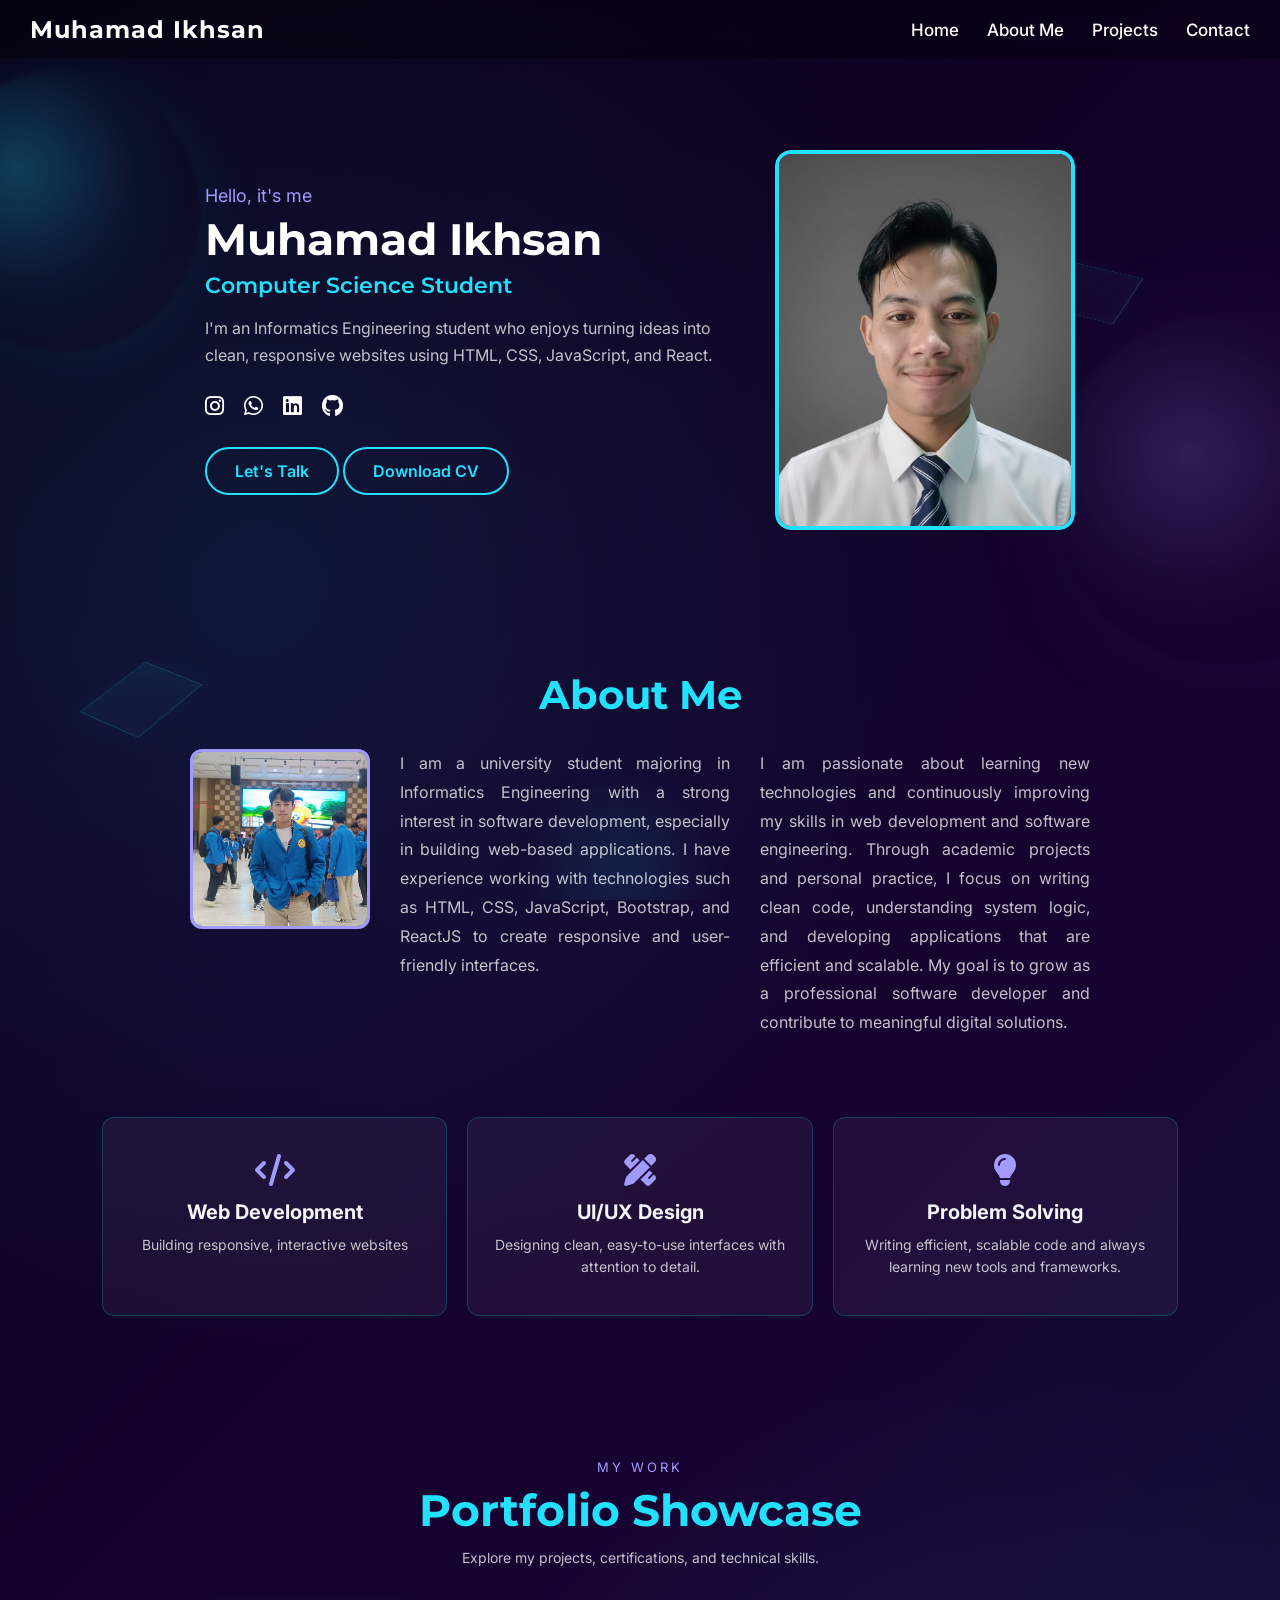
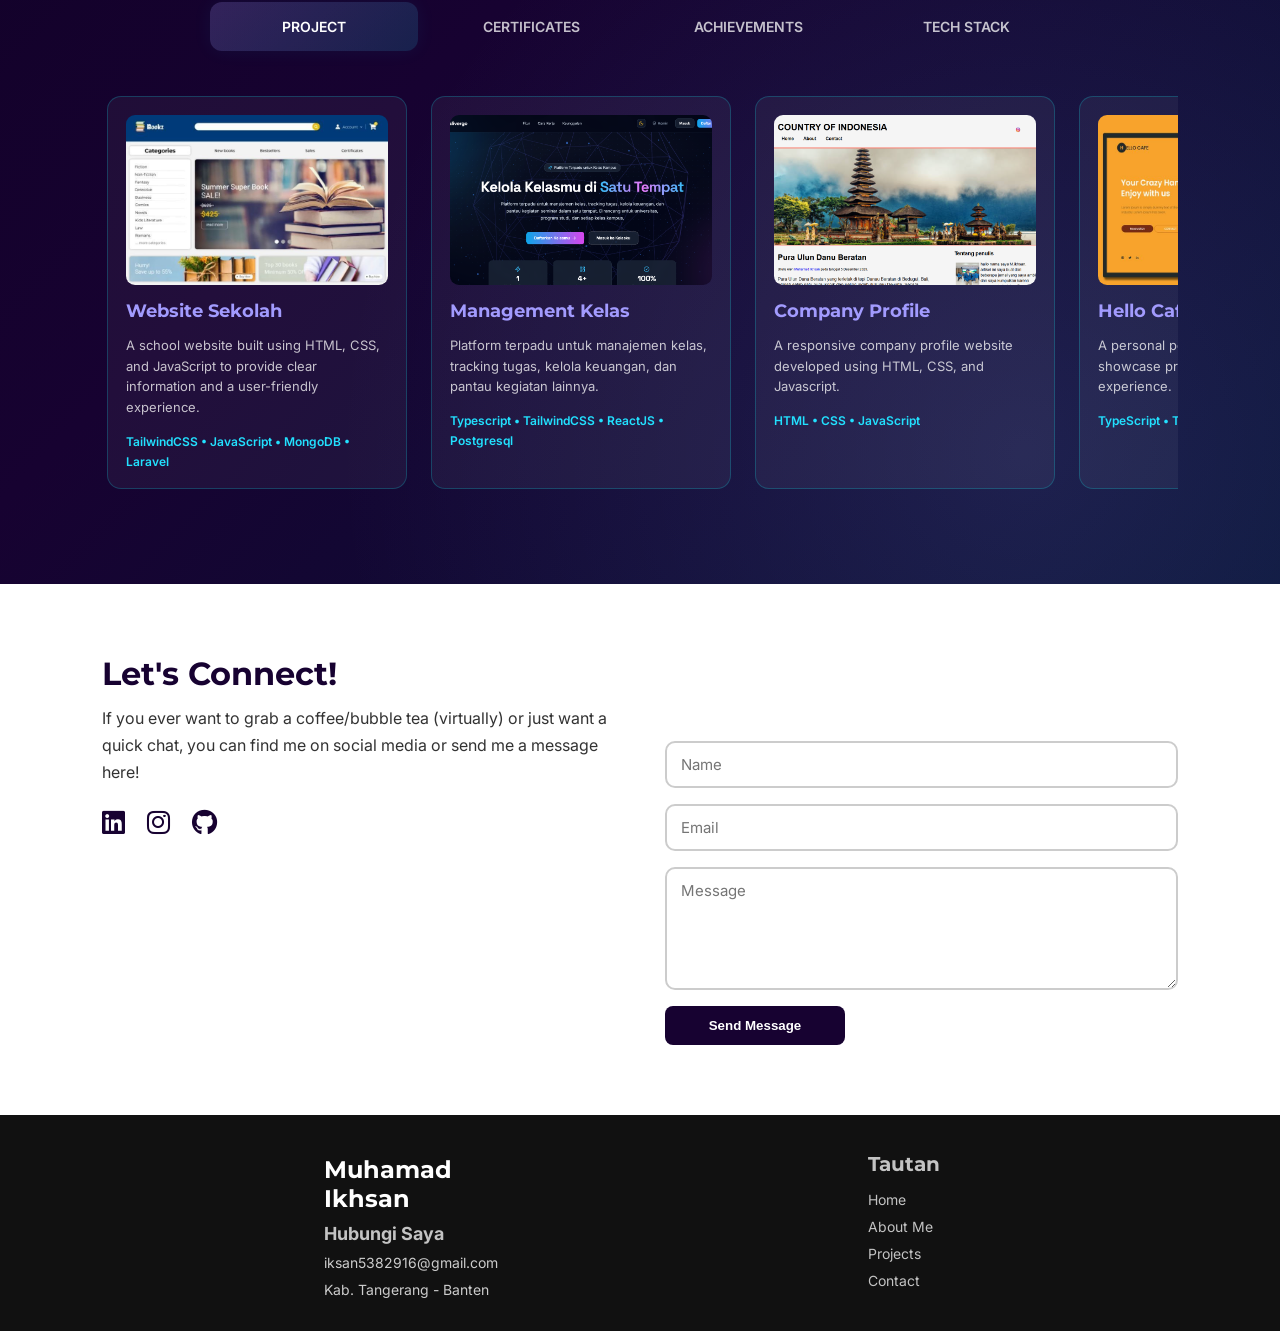
==== index.html @ 11d17a54 "Rename PORTOFOLIO.html to index.html" ====
<!DOCTYPE html>
<html lang="id">
<head>
  <meta charset="UTF-8">
  <meta name="viewport" content="width=device-width, initial-scale=1.0">
  <title>Muhamad Ikhsan | Portfolio</title>

  <link rel="stylesheet" href="style.css">
  <link rel="stylesheet" href="https://cdnjs.cloudflare.com/ajax/libs/animate.css/4.1.1/animate.min.css">
  <link rel="stylesheet" href="https://cdnjs.cloudflare.com/ajax/libs/font-awesome/6.5.0/css/all.min.css">
  <link rel="preconnect" href="https://fonts.googleapis.com">
  <link rel="preconnect" href="https://fonts.gstatic.com" crossorigin>
  <link rel="stylesheet" href="https://cdn.jsdelivr.net/npm/simple-icons-font@v13/font/simple-icons.min.css">
  <link rel="stylesheet" href="https://cdn.jsdelivr.net/gh/devicons/devicon@latest/devicon.min.css">
  <link href="https://fonts.googleapis.com/css2?family=Inter:wght@400;500;600;700&family=Montserrat:wght@600;700;800&display=swap" rel="stylesheet">
</head>
<body>
  <body>

  <!-- ===== 3D BACKGROUND ===== -->
  <div class="bg-3d" aria-hidden="true">
    <div class="orb orb-1"></div>
    <div class="orb orb-2"></div>
    <div class="orb orb-3"></div>

    <div class="cube cube-1"></div>
    <div class="cube cube-2"></div>

    <div class="grid-3d"></div>
  </div>


  <nav>
    <a href="#home" class="logo">Muhamad Ikhsan<span></span></a>

    <button class="nav-toggle" id="navToggle" aria-label="Buka menu" aria-expanded="false">
      <i class="fas fa-bars"></i>
    </button>

    <ul id="navMenu">
      <li><a href="#home">Home</a></li>
      <li><a href="#about">About Me</a></li>
      <li><a href="#portfolio">Projects</a></li>
      <li><a href="#contact">Contact</a></li>
    </ul>
  </nav>

  <!-- ===== HERO ===== -->
  <header class="container" id="home">
    <div class="text-box">
      <p class="greeting animate__animated animate__fadeInLeftBig">Hello, it's me</p>
      <h1 class="animate__animated animate__fadeInLeftBig animate__delay-1s">Muhamad Ikhsan</h1>
      <h2 class="role animate__animated animate__fadeInLeftBig animate__delay-1s">Computer Science Student</h2>
      <p class="lead animate__animated animate__fadeInLeftBig animate__delay-1s">
        I'm an Informatics Engineering student who enjoys turning ideas into clean,
        responsive websites using HTML, CSS, JavaScript, and React.
      </p>

      <div class="media animate__animated animate__fadeIn animate__delay-2s">
        <a href="https://instagram.com/_iiikhsn" target="_blank" rel="noopener noreferrer" aria-label="Instagram">
          <i class="fab fa-instagram"></i>
        </a>
        <a href="https://wa.me/6285782512037" target="_blank" rel="noopener noreferrer" aria-label="WhatsApp">
          <i class="fab fa-whatsapp"></i>
        </a>

        <a href="https://linkedin.com/in/muhamad-ikhsan-tng" target="_blank" rel="noopener noreferrer" aria-label="LinkedIn">
          <i class="fab fa-linkedin"></i></a>

        <a href="https://GitHub.com/iiikhsn" target="_blank" rel="noopener noreferrer" aria-label="Github">
          <i class="fab fa-github"></i>
        </a>
        
      </div>

      <a href="#contact" class="cta-btn animate__animated animate__fadeIn animate__delay-2s">Let's Talk</a>
      <a href="assets/docs/CV-Muhamad-Ikhsan1.pdf" class="cta-btn animate__animated animate__fadeIn animate__delay-2s">Download CV</a>
    </div>

    <div class="image-box">
      <img src="assets/images/Profile/iksn.jpg" class="animate__animated animate__fadeInRightBig animate__delay-1s">
      <div class="overlay">
        <h2>Muhamad Ikhsan<br><span>Computer Science</span></h2>
      </div>
    </div>
  </header>

  <!-- ===== ABOUT ===== -->
  <section class="about reveal" id="about">
    <div class="about-content">
      <h3 class="section-title">About Me</h3>
      <div class="sidebar">
        <img src="assets/images/Profile/about.jpeg" alt="Foto profil Muhamad Ikhsan">
        <p>
          I am a university student majoring in Informatics Engineering with a strong interest in
          software development, especially in building web-based applications. I have experience
          working with technologies such as HTML, CSS, JavaScript, Bootstrap, and ReactJS to create
          responsive and user-friendly interfaces.
        </p>
        <p>
          I am passionate about learning new technologies and continuously improving my skills in
          web development and software engineering. Through academic projects and personal practice,
          I focus on writing clean code, understanding system logic, and developing applications
          that are efficient and scalable. My goal is to grow as a professional software developer
          and contribute to meaningful digital solutions.
        </p>
      </div>
    </div>
  </section>

  <!-- ===== HIGHLIGHTS ===== -->
  <section class="stats reveal">
    <div class="stat-box">
      <i class="fas fa-code"></i>
      <h4>Web Development</h4>
      <p>Building responsive, interactive websites</p>
    </div>

    <div class="stat-box">
      <i class="fas fa-pen-ruler"></i>
      <h4>UI/UX Design</h4>
      <p>Designing clean, easy-to-use interfaces with attention to detail.</p>
    </div>

    <div class="stat-box">
      <i class="fas fa-lightbulb"></i>
      <h4>Problem Solving</h4>
      <p>Writing efficient, scalable code and always learning new tools and frameworks.</p>
    </div>
  </section>


 <!-- ===== PORTFOLIO SHOWCASE ===== -->

<section class="portfolio-showcase reveal" id="portfolio">

  <div class="portfolio-heading">
    <p>MY WORK</p>
    <h1>Portfolio Showcase</h1>
    <span>
      Explore my projects, certifications, and technical skills.
    </span>
  </div>


  <!-- ===== PORTFOLIO TABS ===== -->



  <div class="portfolio-tabs">
    <button type="button" class="portfolio-tab active" onclick="showPortfolio('projects', this)">PROJECT</button>
    <button type="button" class="portfolio-tab" onclick="showPortfolio('certifications', this)">CERTIFICATES</button>
    <button type="button" class="portfolio-tab" onclick="showPortfolio('achievements', this)">ACHIEVEMENTS</button>
    <button type="button" class="portfolio-tab" onclick="showPortfolio('skills', this)">TECH STACK</button>
  </div>


  <!-- ================= PROJECTS ================= -->

  <div id="portfolio-projects" class="portfolio-content active">

    <div class="portfolio-scroll">

      <div class="portfolio-card project-card">

        
        <img src="assets/images/projects/school.jpg"
             alt="Website Sekolah">
        <h3>Website Sekolah</h3>
        <p>
          A school website built using HTML, CSS, and JavaScript
          to provide clear information and a user-friendly experience.
        </p>
        <span>TailwindCSS • JavaScript • MongoDB • Laravel  </span>
      </div>
      
      <div class="portfolio-card project-card">
     <img src="assets/images/projects/kalivergo.png"
          alt="Management Kelas">
     <h3>Management Kelas</h3>
     <p>
       Platform terpadu untuk manajemen kelas, tracking tugas, kelola keuangan, dan pantau kegiatan lainnya.
     </p>
     <span>Typescript • TailwindCSS • ReactJS • Postgresql</span>
   </div>


      <div class="portfolio-card project-card">
        <img src="assets/images/projects/projek.png"
             alt="Company Profile">
        <h3>Company Profile</h3>
        <p>
          A responsive company profile website developed using
          HTML, CSS, and Javascript.
        </p>
        <span>HTML • CSS • JavaScript</span>
      </div>


      <div class="portfolio-card project-card">
        <img src="assets/images/projects/cafe.jpg"
             alt="Hello Cafe">
        <h3>Hello Cafe</h3>
        <p>
          A personal portfolio website created to showcase
          projects, skills, and experience.
        </p>
        <span>TypeScript • TailwindCSS • ReactJS </span>
      </div>


      <div class="portfolio-card project-card">
        <img src="assets/images/projects/website.jpg"
             alt="Company Profile">
        <h3>Company Profile</h3>
        <p>
          A modern company profile website built to support
          branding and online presence.
        </p>
        <span>Bootstrap • PostgreSQL</span>
      </div>

    </div>

  </div>


  <!-- ================= CERTIFICATES ================= -->

  <div id="portfolio-certifications" class="portfolio-content">

    <div class="certificate-scroll">

      <div class="certificate-item">
        <img src="assets/certificate/1st.png" alt="AI & Data Analytics Certificate">
        <h3>Website Design and Development</h3>
        <p>TECHNOVA Dies Natalis HIMTIF • 2026</p>

        <a href="assets/certificate/1st.png" class="certificate-link">
          View Certificate
        </a>

      </div>
      <div class="certificate-item">
        <img src="assets/certificate/certificat_1.png" alt="AI & Data Analytics Certificate">
        <h3>AI & Data Analytics Fundamentals</h3>
        <p>Dibimbing • 2026</p>

        <a href="assets/certificate/certificat_1.png" class="certificate-link">
          View Certificate
        </a>

      </div>


      <div class="certificate-item">
        <img src="assets/certificate/empowring.png" alt="Network Fundamentals Certificate">
        <h3>Artificial Intelegence end Chritical Thinking</h3>
        <p>Participant • 2023</p>

          <a href="assets/certificate/empowring.png"
            class="certificate-link">
          View Certificate
        </a>

      </div>


      <div class="certificate-item">

        <img src="assets/certificate/fullstack.png" alt="Python Certificate">
        <h3>Build Simple Full Stack Apps</h3>
        <p>Online Course • 2024</p>

          <a href="assets/certificate//fullstack.png"
            class="certificate-link">
          View Certificate
        </a>

      </div>
      <div class="certificate-item">

        <img src="assets/certificate/Aiengineer.png" alt="Python Certificate">
        <h3>AI for Software Engineers</h3>
        <p>Online Course • 2024</p>

          <a href="assets/certificate/Aiengineer.png"
            class="certificate-link">
          View Certificate
        </a>

      </div>

    </div>

  </div>


 <!-- =========================================
     ACHIEVEMENTS
========================================= -->

<div id="portfolio-achievements" class="portfolio-content">

    <div class="achievement-card">

        <!-- Foto utama -->
        <div class="achievement-image">
            <img
                src="assets/images/achievements/fotoTim.jpeg"
                alt="Dokumentasi kompetisi bersama tim"
            >
        </div>

        <!-- Informasi achievement -->
        <div class="achievement-info">

            <!-- <span class="achievement-label">
                Achievement
            </span> -->

            <h3>Website Design and Development</h3>

            <p class="achievement-place">
                Universitas Pamulang
            </p>

            <p>
                1st. Place lomba Website Design and Development pada acara Dies Natalis HIMTIF Universitas Pamulang tingkat UMUM .
            </p>

            <button
                type="button"
                class="achievement-button"
                id="openAchievementModal"
            >
                View Documentation
            </button>

        </div>

    </div>

</div>

<!-- =========================================
   CERTIFICATE MODAL
========================================= -->

<div
  class="certificate-modal"
  id="certificateModal"
  aria-hidden="true"
>
  <img id="certificateModalImage" src="" alt="Certificate preview">
</div>

<!-- =========================================
     ACHIEVEMENT MODAL
========================================= -->

<div
    class="achievement-modal"
    id="achievementModal"
    aria-hidden="true"
>

    <div class="achievement-modal-content">

        <button
            type="button"
            class="achievement-modal-close"
            id="closeAchievementModal"
            aria-label="Close"
        >
            &times;
        </button>

        <div class="achievement-modal-header">
            <span>Achievement Documentation</span>
            <h3>Informatics Competition</h3>
        </div>

        <div class="achievement-gallery">

            <div class="gallery-item">
                <img
                    src="assets/images/achievements/fotoTim.jpeg"
                    alt="Dokumentasi bersama tim"
                >
            </div>

            <div class="gallery-item">
                <img
                    src="assets/images/achievements/fotoInduv.jpeg"
                    alt="Dokumentasi individu dengan sertifikat"
                >
            </div>

        </div>

    </div>

</div>



  <!-- ================= TECH STACK ================= -->

  <div id="portfolio-skills"
       class="portfolio-content">

    <div class="tech-stack">


      <div class="tech-item">
        <i class="devicon-html5-plain colored"></i>
        <span>HTML</span>
      </div>


      <div class="tech-item">
        <i class="devicon-css3-plain colored"></i>
        <span>CSS</span>
      </div>



      <div class="tech-item">
        <i class="devicon-javascript-plain colored"></i>
        <span>JavaScript</span>
      </div>


      <div class="tech-item">
        <i class="devicon-git-plain colored"></i>
        <span>Git</span>
      </div>


      <div class="tech-item">
        <i class="devicon-nodejs-plain colored"></i>
        <span>Node.js</span>
      </div>


      <div class="tech-item">
        <i class="devicon-postgresql-plain colored"></i>
        <span>PostgreSQL</span>
      </div>
      
      <div class="tech-item">
        <i class="devicon-github-plain colored"></i>
        <span>GitHub</span>
      </div>

      <div class="tech-item">
        <i class="devicon-react-plain colored"></i>
        <span>React</span>
      </div>


       <div class="tech-item">
        <i class="devicon-typescript-plain colored"></i>
        <span>Typescript</span>
      </div>


       <div class="tech-item">
        <i class="devicon-tailwindcss-plain colored"></i>
        <span>Tailwind CSS</span>
      </div>


      <div class="tech-item">
        <i class="devicon-python-plain colored"></i>
        <span>Python</span>
      </div>


      <div class="tech-item">
        <i class="si si-cisco" style="font-size: 70px; color: #1BA0D7;"></i>
        <span>Cisco</span>
      </div>

      <div class="tech-item">
        <i class="fas fa-network-wired" style="font-size:50px; color:#FF6600;"></i>        
        <span>Winbox</span>
      </div>


      <div class="tech-item">
        <i class="devicon-cplusplus-plain colored"></i>
        <span>C++</span>
      </div>




    </div>

  </div>

</section>

  <!-- ===== CONTACT ===== -->
  <section class="contact" id="contact">
    <div class="contact-left">
      <h3>Let's Connect!</h3>
      <p>
        If you ever want to grab a coffee/bubble tea (virtually) or just want a quick chat,
        you can find me on social media or send me a message here!
      </p>
      <div class="social-icons">
        <a href="https://linkedin.com/in/muhamad-ikhsan-32760339b" target="_blank" rel="noopener noreferrer" aria-label="LinkedIn"><i class="fab fa-linkedin"></i></a>
        <a href="https://instagram.com/_iiikhsn" target="_blank" rel="noopener noreferrer" aria-label="Instagram"><i class="fab fa-instagram"></i></a>
        <a href="https://GitHub.com/iiikhsn" target="_blank" rel="noopener noreferrer" aria-label="GitHub"><i class="fab fa-github"></i></a>
      </div>
    </div>

    <form
    class="contact-right"
    action="https://formspree.io/f/myegnwby"
    method="POST"
>
    <input
        type="text"
        name="name"
        placeholder="Name"
        required
    >

    <input
        type="email"
        name="email"
        placeholder="Email"
        required
    >

    <textarea
        name="message"
        placeholder="Message"
        rows="5"
        required
    ></textarea>

    <button type="submit">
        Send Message
    </button>
</form>
  </section>

  <footer>
    <div>
    


    <div class="info-User">

    <div class="info-hub">
      <h1> Muhamad Ikhsan</h1>
              <span>Hubungi Saya</span>
              <p>iksan5382916@gmail.com</p>
              <p>Kab. Tangerang - Banten</p>
          </div>

    <div class="tautan">
              <h1>Tautan</h1>
            <ul id="nav-tautan">
            <li><a href="#home">Home</a></li>
            <li><a href="#about">About Me</a></li>
            <li><a href="#portfolio">Projects</a></li>
              <li><a href="#contact">Contact</a></li>
            </ul>
            </nav>
      </div>
    </div>
  </footer>

  <script src="script.js"></script>
</body>
</html>
---- style.css ----
:root {
  --bg-1: rgb(23, 2, 49);
  --bg-2: rgb(60, 0, 80);
  --bg-3: rgb(0, 30, 60);
  --accent: #22e1ff;
  --accent-soft: #a29bfe;
  --text: #f5f5f7;
  --text-dim: rgba(255, 255, 255, 0.75);
  --card-bg: rgba(255, 255, 255, 0.05);
  --card-border: rgba(0, 255, 255, 0.2);
  --nav-height: 90px;
}

* {
  box-sizing: border-box;
}

html {
  scroll-behavior: smooth;
  scrollbar-width: none;
  -ms-overflow-style: none;
}

html::-webkit-scrollbar,
body::-webkit-scrollbar {
  display: none;
}

body {
  background: linear-gradient(135deg, var(--bg-1), var(--bg-2), var(--bg-3));
  font-family: 'Inter', sans-serif;
  color: var(--text);
  margin: 0;
  padding-top: var(--nav-height);
  overflow-y: auto;
  scrollbar-width: none;
  -ms-overflow-style: none;
}

body::-webkit-scrollbar {
  display: none;
}

h1, h2, h3, .logo {
  font-family: 'Montserrat', sans-serif;
}

a {
  text-decoration: none;
  color: inherit;
}

img {
  max-width: 100%;
  display: block;
}

section[id], header[id] {
  scroll-margin-top: var(--nav-height);
}

/* ===== REVEAL ANIMATION ===== */
.reveal {
  opacity: 0;
  transform: translateY(60px) scale(0.98);
  transition: all 0.8s ease;
}
.reveal.active {
  opacity: 1;
  transform: translateY(0) scale(1);
}
.about.reveal {
  transform: translateY(80px);
}
.about.reveal.active {
  transform: translateY(0) scale(1);
}

/* ===== NAVBAR ===== */
nav {
  position: fixed;
  top: 0;
  left: 0;
  right: 0;
  display: flex;
  justify-content: space-between;
  align-items: center;
  background: rgba(0, 0, 0, .35);
  backdrop-filter: blur(8px);
  padding: 15px 30px;
  z-index: 1000;
}

.logo {
  font-size: 24px;
  font-weight: 700;
  color: #fff;
  letter-spacing: 1px;
}
.logo span {
  color: var(--accent);
}

nav ul {
  list-style: none;
  display: flex;
  gap: 28px;
  margin: 0;
  padding: 0;
  align-items: center;
}

nav ul li a {
  text-decoration: none;
  color: #fff;
  font-size: 17px;
  font-weight: 500;
  transition: color .3s;
}
nav ul a:hover,
nav ul a:focus-visible {
  color: var(--accent);
}

.nav-toggle {
  display: none;
  background: none;
  border: none;
  color: #fff;
  font-size: 24px;
  cursor: pointer;
}

/* ===== HERO ===== */
.container {
  display: flex;
  justify-content: center;
  align-items: center;
  padding: 60px 8% 80px;
  gap: 50px;
  flex-wrap: wrap;
}

.text-box {
  flex: 1 1 360px;
  max-width: 520px;
}

.greeting {
  color: var(--accent-soft);
  font-size: 18px;
  margin: 0 0 6px;
}

.text-box h1 {
  font-size: 44px;
  margin: 0 0 6px;
  color: #fff;
}

.text-box .role {
  font-size: 22px;
  color: var(--accent);
  margin: 0 0 16px;
  font-weight: 600;
}

.text-box .lead {
  line-height: 1.7;
  color: var(--text-dim);
  margin: 0 0 24px;
}

.media a {
  font-size: 22px;
  color: #fff;
  margin-right: 16px;
  transition: color .3s, transform .3s;
  display: inline-block;
}
.media a:hover {
  color: var(--accent);
  transform: scale(1.2) translateY(-2px);
}

.cta-btn {
  display: inline-block;
  margin-top: 28px;
  padding: 12px 28px;
  border: 2px solid var(--accent);
  border-radius: 30px;
  color: var(--accent);
  font-weight: 600;
  transition: .3s;
}
.cta-btn:hover {
  background: var(--accent);
  color: #001018;
}

.image-box {
  position: relative;
  width: 300px;
  height: 380px;
  overflow: hidden;
  border-radius: 16px;
  flex-shrink: 0;
}
.image-box img {
  width: 100%;
  height: 100%;
  object-fit: cover;
  border: 4px solid var(--accent);
  border-radius: 16px;
  transition: transform .5s ease;
  box-sizing: border-box;
}
.image-box:hover img {
  transform: scale(1.08);
}
.overlay {
  position: absolute;
  inset: 0;
  display: flex;
  justify-content: center;
  align-items: flex-end;
  background: rgba(0, 0, 0, .55);
  text-align: center;
  padding-bottom: 24px;
  opacity: 0;
  transition: opacity .4s ease;
}
.overlay h2 {
  margin: 0;
  font-size: 20px;
}
.overlay span {
  font-size: 14px;
  font-weight: 400;
  color: var(--accent-soft);
}
.image-box:hover .overlay {
  opacity: 1;
}

/* ===== ABOUT ===== */
.about {
  padding: 60px 8%;
}
.section-title {
  font-size: 40px;
  color: var(--accent);
  text-align: center;
  margin: 0 0 30px;
}
.sidebar {
  max-width: 900px;
  margin: 0 auto;
  display: flex;
  flex-wrap: wrap;
  gap: 30px;
  align-items: flex-start;
}
.sidebar img {
  width: 180px;
  height: 180px;
  object-fit: cover;
  border-radius: 12px;
  border: 3px solid var(--accent-soft);
  margin: 0 auto;
}
.sidebar p {
  flex: 1 1 320px;
  line-height: 1.8;
  color: var(--text-dim);
  margin: 0;
  text-align: justify;
}

/* ===== HIGHLIGHTS ===== */
.stats {
  display: flex;
  gap: 20px;
  padding: 20px 8% 60px;
  flex-wrap: wrap;
}
.stat-box {
  flex: 1 1 240px;
  background: var(--card-bg);
  border: 1px solid var(--card-border);
  border-radius: 12px;
  text-align: center;
  padding: 36px 24px;
  transition: transform .3s ease, box-shadow .3s ease;
}
.stat-box i {
  font-size: 32px;
  color: var(--accent-soft);
  margin-bottom: 14px;
}
.stat-box h4 {
  margin: 0 0 10px;
  font-size: 20px;
}
.stat-box p {
  color: var(--text-dim);
  font-size: 14px;
  line-height: 1.6;
  margin: 0;
}
.stat-box:hover {
  transform: translateY(-10px);
  box-shadow: 0 10px 20px rgba(0, 0, 0, .4);
}






/* =========================================
   PORTFOLIO SHOWCASE
========================================= */

.portfolio-showcase {
  padding: 70px 8%;
  text-align: center;
}


/* ===== HEADING ===== */

.portfolio-heading {
  margin-bottom: 35px;
}

.portfolio-heading p {
  color: var(--accent-soft);
  font-size: 13px;
  letter-spacing: 3px;
  margin-bottom: 8px;
}

.portfolio-heading h1 {
  color: var(--accent);
  font-size: 44px;
  margin: 0 0 10px;
}

.portfolio-heading span {
  color: var(--text-dim);
  font-size: 14px;
}


/* =========================================
   TABS
========================================= */

.portfolio-tabs {
  max-width: 860px;
  margin: 0 auto 35px;
  display: flex;
  gap: 10px;
  padding: 0;
  border-radius: 0;
  background: transparent;
  border: none;
  backdrop-filter: none;
}

.portfolio-tab {
  flex: 1;
  border: none;
  background: transparent;
  color: var(--text-dim);
  padding: 16px 18px;
  border-radius: 12px;
  font-family: inherit;
  font-size: 14px;
  font-weight: 600;
  cursor: pointer;
  transition: all 0.3s ease;
}

.portfolio-tab i {
  margin-right: 8px;
}

.portfolio-tab:hover {
  color: #fff;
  background: rgba(255, 255, 255, 0.05);
}

.portfolio-tab.active {
  color: #fff;
  background: linear-gradient(
    135deg,
    rgba(162, 155, 254, .22),
    rgba(34, 225, 255, .14)
  );
  box-shadow: 0 0 20px rgba(34, 225, 255, .06);
}


/* =========== CONTENT ================ */

.portfolio-content {
  display: none;

  animation: portfolioFade .4s ease;
}


.portfolio-content.active {
  display: block;
}


@keyframes portfolioFade {

  from {
    opacity: 0;
    transform: translateY(10px);
  }

  to {
    opacity: 1;
    transform: translateY(0);
  }

}


/* ============= PROJECT HORIZONTAL SCROLL ================ */

.portfolio-scroll {
  display: flex;
  gap: 24px;
  max-width: 1100px;
  margin: auto;
  overflow-x: auto;
  padding: 10px 5px 25px;
  scroll-behavior: smooth;
  scroll-snap-type: x mandatory;
}


/*==== scrollbar =======*/

.portfolio-scroll::-webkit-scrollbar,
.certificate-scroll::-webkit-scrollbar {
  height: 7px;
}


/* .portfolio-scroll::-webkit-scrollbar-track,
.certificate-scroll::-webkit-scrollbar-track {

  background: rgba(255,255,255,.05);

  border-radius: 20px;

}


.portfolio-scroll::-webkit-scrollbar-thumb,
.certificate-scroll::-webkit-scrollbar-thumb {

  background: var(--accent-soft);

  border-radius: 20px;

} */


/*====== PROJECT CARD =======*/

.portfolio-card {
  flex: 0 0 300px;
  background: var(--card-bg);
  border: 1px solid var(--card-border);
  border-radius: 14px;
  padding: 18px;
  text-align: left;
  /* scroll-snap-align: start; */
  transition: .3s ease;
}


.portfolio-card:hover {
  /* transform: translateY(-8px); */
  box-shadow:
    0 12px 30px rgba(0,0,0,.35);
}


.portfolio-card img {
  width: 100%;
  height: 170px;
  object-fit: cover;
  border-radius: 9px;
  margin-bottom: 15px;
}


.portfolio-card h3 {
  color: var(--accent-soft);
  margin: 0 0 10px;
  font-size: 18px;
}


.portfolio-card p {
  color: var(--text-dim);
  font-size: 13px;
  line-height: 1.6;
  margin-bottom: 12px;
}


.portfolio-card span {
  color: var(--accent);
  font-size: 12px;
  font-weight: 600;
}


/* ======= CERTIFICATES ============== */

.certificate-scroll {
  display: flex;
  gap: 24px;
  max-width: 1100px;
  margin: auto;
  overflow-x: auto;
  padding: 10px 5px 25px;
  scroll-behavior: smooth;
  scroll-snap-type: x mandatory;
}


.certificate-item {
  flex: 0 0 380px;
  background: var(--card-bg);
  border: 1px solid var(--card-border);
  border-radius: 14px;
  padding: 15px;
  text-align: left;
  /* scroll-snap-align: start; */
  transition: .3s ease;
}


.certificate-item:hover {
  /* transform: translateY(-8px);
  box-shadow: */
  box-shadow:  0 12px 30px rgba(0,0,0,.35);
}

.certificate-item img {
  width: 100%;
  height: 240px;
  object-fit: contain;
  background: rgba(255,255,255,.05);
  border-radius: 8px;
  margin-bottom: 15px;
}


.certificate-item h3 {
  color: var(--accent-soft);
  font-size: 17px;
  margin: 0 0 7px;
}


.certificate-item p {
  color: var(--text-dim);
  font-size: 13px;
  margin-bottom: 12px;
}


.certificate-item a {
  color: var(--accent);
  font-size: 13px;
  font-weight: 600;
}


.certificate-item a:hover {
  text-decoration: underline;
}


/* ==== CERTIFICATE MODAL=====*/

.certificate-modal {
  position: fixed;
  inset: 0;
  z-index: 9999;
  display: flex;
  align-items: center;
  justify-content: center;
  padding: 24px;
  background: rgba(3, 5, 15, 0.86);
  opacity: 0;
  visibility: hidden;
  transition: opacity 0.3s ease, visibility 1s ease;
}

.certificate-modal.active {
  opacity: 1;
  visibility: visible;
}

.certificate-modal img {
  max-width: min(60%, 1000px);
  max-height: 90vh;
  object-fit: contain;
  border-radius: 8px;
  box-shadow: 0 24px 70px rgba(0, 0, 0, 0.55);
  transform: scale(0.96);
  transition: transform 0.3s ease;
}

.certificate-modal.active img {
  transform: scale(0.3s);
}


/* =========================================
   ACHIEVEMENTS
========================================= */

.achievement-card {
    width: min(100%, 950px);
    margin: 0 auto;

    display: grid;
    grid-template-columns: 1.1fr 1fr;

    background: rgba(255, 255, 255, 0.04);
    border: 1px solid rgba(34, 225, 255, 0.18);

    border-radius: 22px;
    overflow: hidden;

    backdrop-filter: blur(12px);
    -webkit-backdrop-filter: blur(12px);

    box-shadow:
        0 20px 60px rgba(0, 0, 0, 0.25);

    transition:
        transform 0.35s ease,
        border-color 0.35s ease,
        box-shadow 0.35s ease;
}

.achievement-card:hover {
    transform: translateY(-6px);

    border-color: rgba(34, 225, 255, 0.45);

    box-shadow:
        0 25px 70px rgba(34, 225, 255, 0.08);
}


/* =========================================
   ACHIEVEMENT IMAGE
========================================= */

.achievement-image {
    position: relative;
    min-height: 360px;
    overflow: hidden;
}

.achievement-image::after {
    content: "";

    position: absolute;
    inset: 0;

    background:
        linear-gradient(
            135deg,
            rgba(34, 225, 255, 0.08),
            transparent 60%
        );

    pointer-events: none;
}

.achievement-image img {
    width: 100%;
    height: 100%;

    display: block;

    object-fit: cover;

    transition:
        transform 0.5s ease;
}

.achievement-card:hover .achievement-image img {
    transform: scale(1.04);
}


/* =========================================
   ACHIEVEMENT INFO
========================================= */

.achievement-info {
    padding: 45px 40px;
    display: flex;
    flex-direction: column;
    justify-content: center;
    align-items: center;
    text-align: center;
}

.achievement-label {
    display: inline-block;
    width: fit-content;
    margin: 0 auto 12px;
    padding: 6px 12px;
    border-radius: 20px;
    background: rgba(34, 225, 255, 0.08);
    border: 1px solid rgba(34, 225, 255, 0.2);
    color: var(--accent);
    font-size: 0.75rem;
    font-weight: 700;
    text-transform: uppercase;
    letter-spacing: 1px;
}

.achievement-info h3 {
    margin: 0 0 8px;
    font-size: 1.8rem;
    color: #fff;
}

.achievement-place {
    margin: 0 0 18px;
    color: var(--accent);
    font-size: 0.95rem;
    font-weight: 600;
}

.achievement-info > p:not(.achievement-place) {
    margin: 0 0 25px;
    color: var(--text-dim);
    line-height: 1.7;
    max-width: 420px;
}


/* =========================================
   ACHIEVEMENT BUTTON
========================================= */

.achievement-button {
    width: fit-content;
    margin: 0 auto;
    padding: 11px 20px;
    border: 1px solid rgba(34, 225, 255, 0.35);
    border-radius: 10px;
    background: rgba(34, 225, 255, 0.08);
    color: var(--accent);
    font-family: inherit;
    font-size: 0.9rem;
    font-weight: 600;
    cursor: pointer;
    transition: background 0.3s ease, transform 0.3s ease, box-shadow 0.3s ease;
}

.achievement-button:hover {
    background: rgba(34, 225, 255, 0.16);
    transform: translateY(-2px);
    box-shadow: 0 8px 25px rgba(34, 225, 255, 0.12);
}


/* =========================================
   ACHIEVEMENT MODAL
========================================= */

.achievement-modal {
    position: fixed;

    inset: 0;

    z-index: 9999;

    display: flex;
    align-items: center;
    justify-content: center;

    padding: 25px;

    background: rgba(3, 5, 15, 0.82);

    backdrop-filter: blur(10px);
    -webkit-backdrop-filter: blur(10px);

    opacity: 0;
    visibility: hidden;

    transition:
        opacity 0.3s ease,
        visibility 0.3s ease;
}

.achievement-modal.active {
    opacity: 1;
    visibility: visible;
}


/* =========================================
   MODAL CONTENT
========================================= */

.achievement-modal-content {
    position: relative;
    width: min(100%, 1000px);
    max-height: 90vh;
    overflow-y: auto;
    overflow-x: hidden;
    padding: 35px;
    border: 1px solid rgba(34, 225, 255, 0.2);
    border-radius: 22px;
    background: linear-gradient(
        145deg,
        rgba(17, 9, 45, 0.96),
        rgba(3, 28, 52, 0.96)
    );
    box-shadow: 0 30px 100px rgba(0, 0, 0, 0.55);
    transform: translateY(20px) scale(0.97);
    transition: transform 0.3s ease;
    scrollbar-width: none;
    -ms-overflow-style: none;
    -webkit-overflow-scrolling: touch;
}

.achievement-modal-content::-webkit-scrollbar {
    display: none;
}

.achievement-modal.active
.achievement-modal-content {
    transform: translateY(0) scale(1);
}


/* =========================================
   MODAL CLOSE
========================================= */

.achievement-modal-close {
    position: absolute;

    top: 18px;
    right: 20px;

    width: 38px;
    height: 38px;

    border: 1px solid rgba(255, 255, 255, 0.12);
    border-radius: 50%;

    background: rgba(255, 255, 255, 0.05);

    color: #fff;

    font-size: 1.5rem;
    line-height: 1;

    cursor: pointer;

    transition:
        background 0.3s ease,
        transform 0.3s ease;
}

.achievement-modal-close:hover {
    background: rgba(255, 255, 255, 0.12);

    transform: rotate(90deg);
}


/* =========================================
   MODAL HEADER
========================================= */

.achievement-modal-header {
    margin-bottom: 25px;
    padding-right: 45px;
    text-align: center;
}

.achievement-modal-header span {
    color: var(--accent);
    font-size: 0.75rem;
    font-weight: 700;
    text-transform: uppercase;
    letter-spacing: 1px;
}

.achievement-modal-header h3 {
    margin: 6px 0 0;
    color: #fff;
    font-size: 1.6rem;
}


/* =========================================
   GALLERY
========================================= */

.achievement-gallery {
    display: grid;
    grid-template-columns: repeat(2, minmax(0, 1fr));
    gap: 18px;
    align-items: center;
    justify-items: center;
}

.gallery-item {
    width: min(100%, 420px);
    overflow: hidden;
    border-radius: 15px;
    border: 1px solid rgba(255, 255, 255, 0.08);
    background: rgba(255, 255, 255, 0.03);
    margin: 0 auto;
}

.gallery-item img {
    width: 100%;
    height: auto;
    max-height: 500px;
    display: block;
    object-fit: contain;
    margin: 0 auto;
    transition: transform 0.4s ease;
}

.gallery-item:hover img {
    transform: scale(1.03);
}


/* =========================================
   MOBILE
========================================= */

@media (max-width: 768px) {

    .achievement-card {
        grid-template-columns: 1fr;
    }

    .achievement-image {
        min-height: 280px;
        max-height: 350px;
    }

    .achievement-info {
        padding: 30px 25px;
    }

    .achievement-info h3 {
        font-size: 1.5rem;
    }

    .achievement-modal {
        padding: 15px;
    }

    .achievement-modal-content {
        padding: 25px 18px;
        max-height: 92vh;
    }

    .achievement-gallery {
        grid-template-columns: 1fr;
    }

    .gallery-item img {
        height: auto;
        max-height: 600px;
    }

}




/* =========================================
   TECH STACK
========================================= */

.tech-stack {
  max-width: 980px;
  margin: 0 auto;
  display: grid;
  grid-template-columns: repeat(4, minmax(0, 1fr));
  gap: 20px;
}

.tech-item {
  min-height: 150px;
  padding: 22px 14px;
  display: flex;
  flex-direction: column;
  align-items: center;
  justify-content: center;
  gap: 12px;
  background: rgba(255, 255, 255, 0.04);
  border: 1px solid rgba(34, 225, 255, 0.15);
  border-radius: 16px;
  transition: 0.3s ease;
  text-align: center;
}

.tech-item:hover {
  transform: translateY(-4px);
  box-shadow: 0 10px 25px rgba(0,0,0,.3);
  border-color: rgba(34, 225, 255, 0.28);
}
.tech-item img {
  width: 90px;
  height: 90px;
  object-fit: contain;
  display: block;
  filter: drop-shadow(0 8px 16px rgba(34, 225, 255, 0.18));
}

.tech-item i {
  font-size: 76px;
  line-height: 1;
  display: block;
  filter: drop-shadow(0 8px 16px rgba(34, 225, 255, 0.25));
  transition: transform .3s ease;
}



.tech-item span {
  color: var(--text-dim);
  font-size: 15px;
  line-height: 1.4;
  font-weight: 600;
}


/* =========================================
   RESPONSIVE
========================================= */

@media (max-width: 768px) {

  .portfolio-showcase {
    padding: 60px 5%;
  }


  .portfolio-heading h1 {
    font-size: 32px;
  }


  .portfolio-tabs {
    width: 100%;
  }


  .portfolio-tab {
    padding: 13px 5px;
    font-size: 12px;
  }


  .portfolio-tab i {
    display: block;
    margin: 0 0 5px;

  }


  .portfolio-card {
    flex: 0 0 82vw;
  }


  .certificate-item {
    flex: 0 0 82vw;
  }

  .certificate-item img {
    height: auto;

  }


  .tech-stack {
    grid-template-columns: repeat(2, minmax(0, 1fr));
  }

  .tech-item {
    min-height: 130px;
    padding: 18px 12px;
  }

  .tech-item img {
    width: 56px;
    height: 56px;
  }

  .tech-item i {
    font-size: 48px;
  }

}
/* ===== CONTACT ===== */
.contact {
  display: flex;
  justify-content: space-between;
  align-items: flex-start;
  flex-wrap: wrap;
  padding: 70px 8%;
  background: #fff;
  color: #333;
  gap: 50px;
}
.contact-left {
  flex: 1 1 320px;
}
.contact-left h3 {
  font-size: 32px;
  font-weight: 700;
  color: var(--bg-1);
  margin: 0 0 12px;
}
.contact-left p {
  line-height: 1.7;
  margin: 0 0 20px;
}
.social-icons a {
  font-size: 26px;
  color: var(--bg-1);
  margin-right: 18px;
  transition: .3s;
  display: inline-block;
}
.social-icons a:hover {
  color: var(--accent);
  transform: scale(1.2);
}
.contact-right {
  flex: 1 1 320px;
  display: flex;
  flex-direction: column;
  gap: 16px;
  padding-top: 87px;
}
.contact-right input,
.contact-right textarea {
  width: 100%;
  padding: 12px 14px;
  border: 2px solid #ccc;
  border-radius: 10px;
  background: #fff;
  font-size: 15px;
  font-family: inherit;
  resize: vertical;
}
.contact-right input:focus,
.contact-right textarea:focus {
  outline: none;
  border-color: var(--bg-1);
}
.contact-right button {
  width: 180px;
  padding: 12px;
  border: none;
  border-radius: 8px;
  background: var(--bg-1);
  color: #fff;
  font-weight: bold;
  cursor: pointer;
  transition: .3s;
}
.contact-right button:hover {
  background: var(--accent);
}

/* ===== FOOTER ===== */
footer {
  
  padding: 24px;
  background: #111;
  color: var(--text-dim);
  font-size: 14px;
}

.info-User {
  display: grid;
  grid-template-columns: 2fr 2fr ;
  gap: 70px;
}

.info-hub {
  margin: 0 300px;
}

.info-hub h1{
  margin-bottom: 10px;
  font-size: 24px;
  color: white;
}

.info-hub span {
  display: block;
  margin-bottom: 8px;
  font-weight: bold;
  font-size: 18px;
 
}

.info-hub p {
  margin: 5px 0;
  line-height: 1.6;
  color: #ccc;
}



/* tautan */
.info-hub {
 text-align: left;
  
}

.tautan h1 {
  /* font-weight: bold; */
  font-size: 20px;
  /* padding: 35px; */
  margin-bottom: 15px;
}

.tautan ul {
  list-style: none;
  padding: 0;
}

.tautan ul li {
  text-decoration: none;
  list-style: none;
  margin-bottom: 10px;
  /* margin-top: 8px; */
}

.tautan ul li a:hover{
  color: white;
}

@media (max-width:750px) {
  .info-hub {
  margin: 0 70px;
}

  .info-hub span {
     margin: 13px 0;
  }
}


@media (max-width:478px) {
  .info-hub {
  margin: 0 20px 0;
}

  .info-hub span {
     margin: 13px 0;
  }
}




/* ===== RESPONSIVE ===== */
@media (max-width: 900px) {
  .projects-container {
    grid-template-columns: 1fr;
  
    
  }
}

@media (max-width: 750px) {
  nav ul {
    position: absolute;
    top: 100%;
    left: 0;
    right: 0;
    flex-direction: column;
    align-items: flex-start;
    background: rgba(0, 0, 0, .85);
    padding: 20px 30px;
    gap: 16px;
    display: none;
  }
  nav ul.active {
    display: flex;
  }
  .nav-toggle {
    display: block;
  }
  .container {
    flex-direction: column-reverse;
    text-align: center;
    padding: 40px 6% 60px;
  }
  .text-box {
    max-width: 100%;
  }
  .sidebar {
    flex-direction: column;
    text-align: center;
  }
  .stats {
    flex-direction: column;
  }
  

  .sidebar p {
    margin-bottom: -160px;
    line-height: 1.8;
    
  }

}



@media (max-width: 480px) {
   .about-content {
    padding-top: 80px;
  }

  .sidebar p {
    margin-bottom: -75px;
    line-height: 1.6;
    font-size: 16px;
    
  }

  .text-box h1 {
    font-size: 32px;
  }
  .skills-container {
    padding: 24px;
    gap: 20px;
  }
  .skill-item {
    width: 70px;
  }
  .skill-item img {
    width: 50px;
    height: 50px;
  }

  .contact-right {
    margin-top: -88px;
  }

}

  /* =========================================
   3D AMBIENT BACKGROUND
========================================= */

body {
  position: relative;
  overflow-x: hidden;
  background:
    radial-gradient(
      circle at 20% 20%,
      rgba(34, 225, 255, .10),
      transparent 30%
    ),
    radial-gradient(
      circle at 80% 70%,
      rgba(162, 155, 254, .12),
      transparent 30%
    ),
    linear-gradient(
      135deg,
      #080018,
      #170231,
      #001e3c
    );
}

/* Background container */

.bg-3d {
  position: fixed;
  inset: 0;
  overflow: hidden;
  pointer-events: none;
  z-index: -1;
  perspective: 1000px;
}

/* =========================================
   GLOWING ORBS
========================================= */

.orb {
  position: absolute;
  border-radius: 50%;
  filter: blur(2px);
  opacity: .55;
  animation: orbFloat 12s ease-in-out infinite;
}

.orb-1 {
  width: 280px;
  height: 280px;

  top: 8%;
  left: -80px;

  background:
    radial-gradient(
      circle at 35% 35%,
      rgba(34, 225, 255, .45),
      rgba(34, 225, 255, .08) 45%,
      transparent 70%
    );

  box-shadow:
    0 0 80px rgba(34, 225, 255, .15);
}

.orb-2 {
  width: 350px;
  height: 350px;

  right: -120px;
  top: 35%;

  background:
    radial-gradient(
      circle at 40% 40%,
      rgba(162, 155, 254, .35),
      rgba(162, 155, 254, .08) 45%,
      transparent 70%
    );

  box-shadow:
    0 0 100px rgba(162, 155, 254, .15);

  animation-delay: -4s;
}

.orb-3 {
  width: 220px;
  height: 220px;

  left: 40%;
  bottom: -80px;

  background:
    radial-gradient(
      circle,
      rgba(34, 225, 255, .20),
      transparent 70%
    );

  animation-delay: -8s;
}

@keyframes orbFloat {

  0%,
  100% {
    transform: translate3d(0, 0, 0) scale(1);
  }

  50% {
    transform: translate3d(30px, -35px, 40px) scale(1.08);
  }

}


/* =========================================
   3D CUBES
========================================= */

.cube {
  position: absolute;

  width: 120px;
  height: 120px;

  border: 1px solid rgba(34, 225, 255, .18);

  background:
    linear-gradient(
      135deg,
      rgba(34, 225, 255, .06),
      rgba(162, 155, 254, .02)
    );

  backdrop-filter: blur(3px);

  transform-style: preserve-3d;

  box-shadow:
    inset 0 0 30px rgba(34, 225, 255, .04),
    0 0 30px rgba(34, 225, 255, .04);

  animation: cubeFloat 16s ease-in-out infinite;
}

.cube-1 {
  top: 25%;
  right: 12%;

  transform:
    rotateX(55deg)
    rotateZ(35deg);

}

.cube-2 {
  bottom: 18%;
  left: 8%;

  width: 80px;
  height: 80px;

  transform:
    rotateX(60deg)
    rotateZ(25deg);

  animation-delay: -7s;
}

@keyframes cubeFloat {

  0%,
  100% {
    transform:
      translate3d(0, 0, 0)
      rotateX(55deg)
      rotateZ(35deg);
  }

  50% {
    transform:
      translate3d(20px, -30px, 50px)
      rotateX(75deg)
      rotateZ(70deg);
  }

}


/* =========================================
   PERSPECTIVE GRID
========================================= */

.grid-3d {
  position: absolute;

  width: 130%;
  height: 55%;

  left: -15%;
  bottom: -18%;

  background-image:
    linear-gradient(
      rgba(34, 225, 255, .08) 1px,
      transparent 1px
    ),
    linear-gradient(
      90deg,
      rgba(34, 225, 255, .08) 1px,
      transparent 1px
    );

  background-size: 55px 55px;

  transform:
    perspective(500px)
    rotateX(60deg);

  transform-origin: center bottom;

  mask-image:
    linear-gradient(
      to top,
      black,
      transparent 80%
    );

  -webkit-mask-image:
    linear-gradient(
      to top,
      black,
      transparent 80%
    );

  opacity: .35;
}


/* =========================================
   MOBILE
========================================= */

@media (max-width: 768px) {

  .orb-1 {
    width: 180px;
    height: 180px;
  }

  .orb-2 {
    width: 220px;
    height: 220px;
  }

  .orb-3 {
    width: 150px;
    height: 150px;
  }

  .cube-1 {
    width: 80px;
    height: 80px;
    right: 5%;
  }

  .cube-2 {
    width: 60px;
    height: 60px;
    left: 3%;
  }

  .grid-3d {
    background-size: 40px 40px;
  }

}
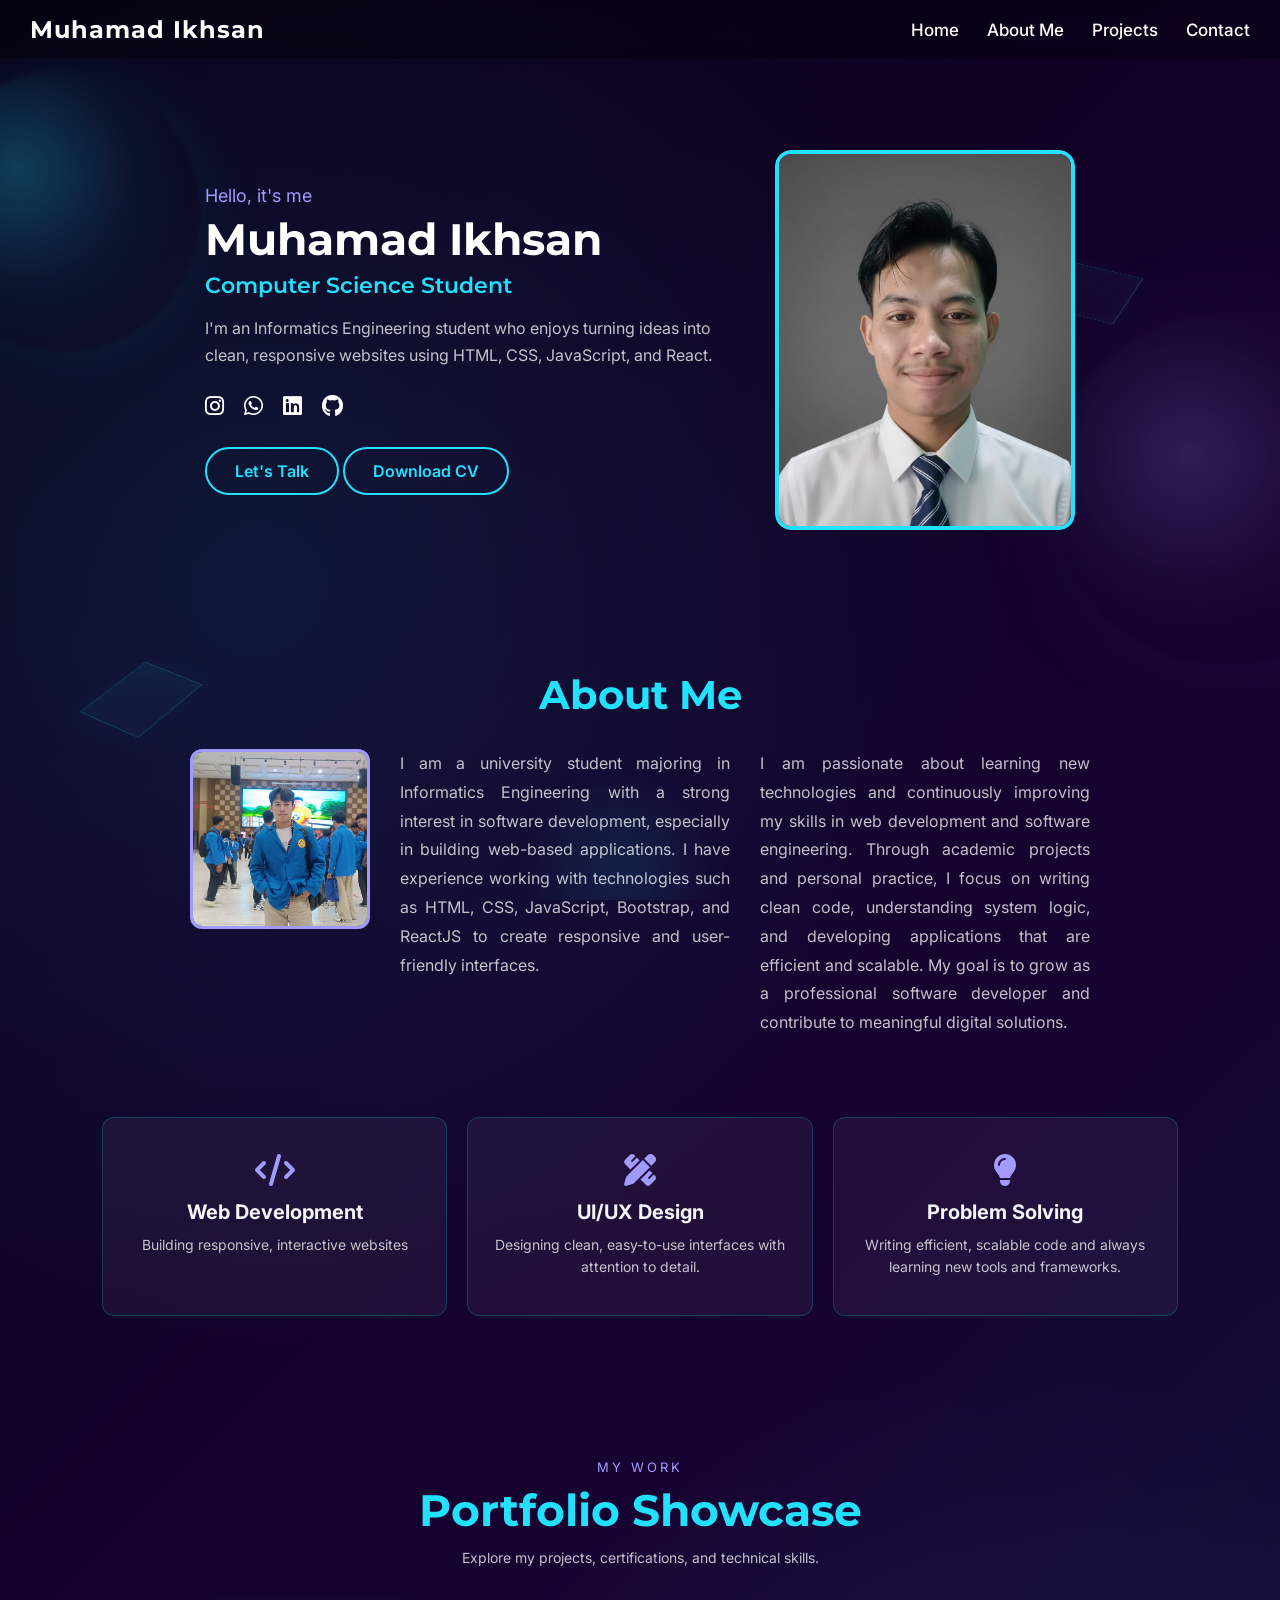
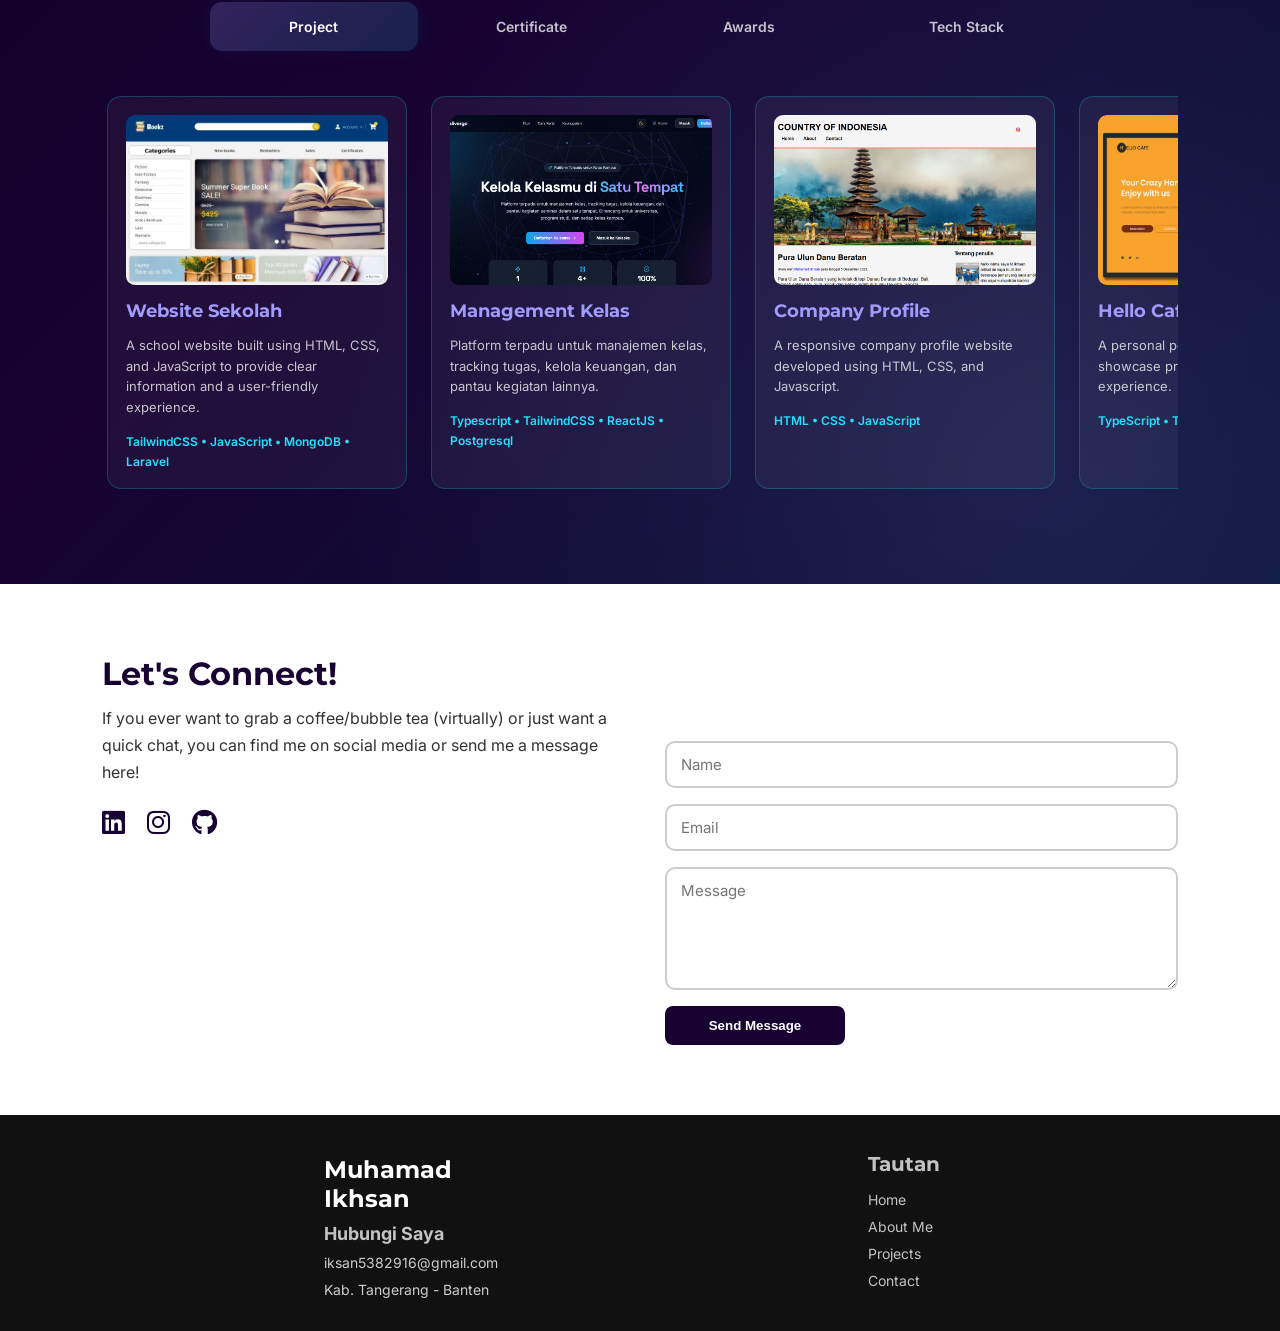
==== commit 00f70f3e: "Merge branch 'master' of https://github.com/iiikhsn/iiikhsn.github.io" ====
--- a/index.html
+++ b/index.html
@@ -148,10 +148,10 @@
 
 
   <div class="portfolio-tabs">
-    <button type="button" class="portfolio-tab active" onclick="showPortfolio('projects', this)">PROJECT</button>
-    <button type="button" class="portfolio-tab" onclick="showPortfolio('certifications', this)">CERTIFICATES</button>
-    <button type="button" class="portfolio-tab" onclick="showPortfolio('achievements', this)">ACHIEVEMENTS</button>
-    <button type="button" class="portfolio-tab" onclick="showPortfolio('skills', this)">TECH STACK</button>
+    <button type="button" class="portfolio-tab active" onclick="showPortfolio('projects', this)">Project</button>
+    <button type="button" class="portfolio-tab" onclick="showPortfolio('certifications', this)">Certificate</button>
+    <button type="button" class="portfolio-tab" onclick="showPortfolio('achievements', this)">Awards</button>
+    <button type="button" class="portfolio-tab" onclick="showPortfolio('skills', this)">Tech Stack</button>
   </div>
 
 
@@ -485,7 +485,7 @@
 
       <div class="tech-item">
         <i class="fas fa-network-wired" style="font-size:50px; color:#FF6600;"></i>        
-        <span>Winbox</span>
+        <span>Networking</span>
       </div>
 
 
--- a/style.css
+++ b/style.css
@@ -218,30 +218,6 @@
 .image-box:hover img {
   transform: scale(1.08);
 }
-.overlay {
-  position: absolute;
-  inset: 0;
-  display: flex;
-  justify-content: center;
-  align-items: flex-end;
-  background: rgba(0, 0, 0, .55);
-  text-align: center;
-  padding-bottom: 24px;
-  opacity: 0;
-  transition: opacity .4s ease;
-}
-.overlay h2 {
-  margin: 0;
-  font-size: 20px;
-}
-.overlay span {
-  font-size: 14px;
-  font-weight: 400;
-  color: var(--accent-soft);
-}
-.image-box:hover .overlay {
-  opacity: 1;
-}
 
 /* ===== ABOUT ===== */
 .about {
@@ -308,14 +284,6 @@
   line-height: 1.6;
   margin: 0;
 }
-.stat-box:hover {
-  transform: translateY(-10px);
-  box-shadow: 0 10px 20px rgba(0, 0, 0, .4);
-}
-
-
-
-
 
 
 /* =========================================
@@ -626,7 +594,7 @@
 }
 
 .certificate-modal.active img {
-  transform: scale(0.3s);
+  transform: scale(1);
 }
 
 
@@ -1273,8 +1241,13 @@
 }
 
 @media (max-width:750px) {
+  .info-User {
+    grid-template-columns: 1fr;
+    gap: 24px;
+  }
+
   .info-hub {
-  margin: 0 70px;
+  margin: 0;
 }
 
   .info-hub span {
@@ -1285,7 +1258,7 @@
 
 @media (max-width:478px) {
   .info-hub {
-  margin: 0 20px 0;
+  margin: 0;
 }
 
   .info-hub span {
@@ -1665,4 +1638,15 @@
     background-size: 40px 40px;
   }
 
+}
+
+@media (max-width: 750px) {
+  .certificate-modal {
+    padding: 16px;
+  }
+
+  .certificate-modal img {
+    max-width: 100%;
+    max-height: calc(100vh - 32px);
+  }
 }
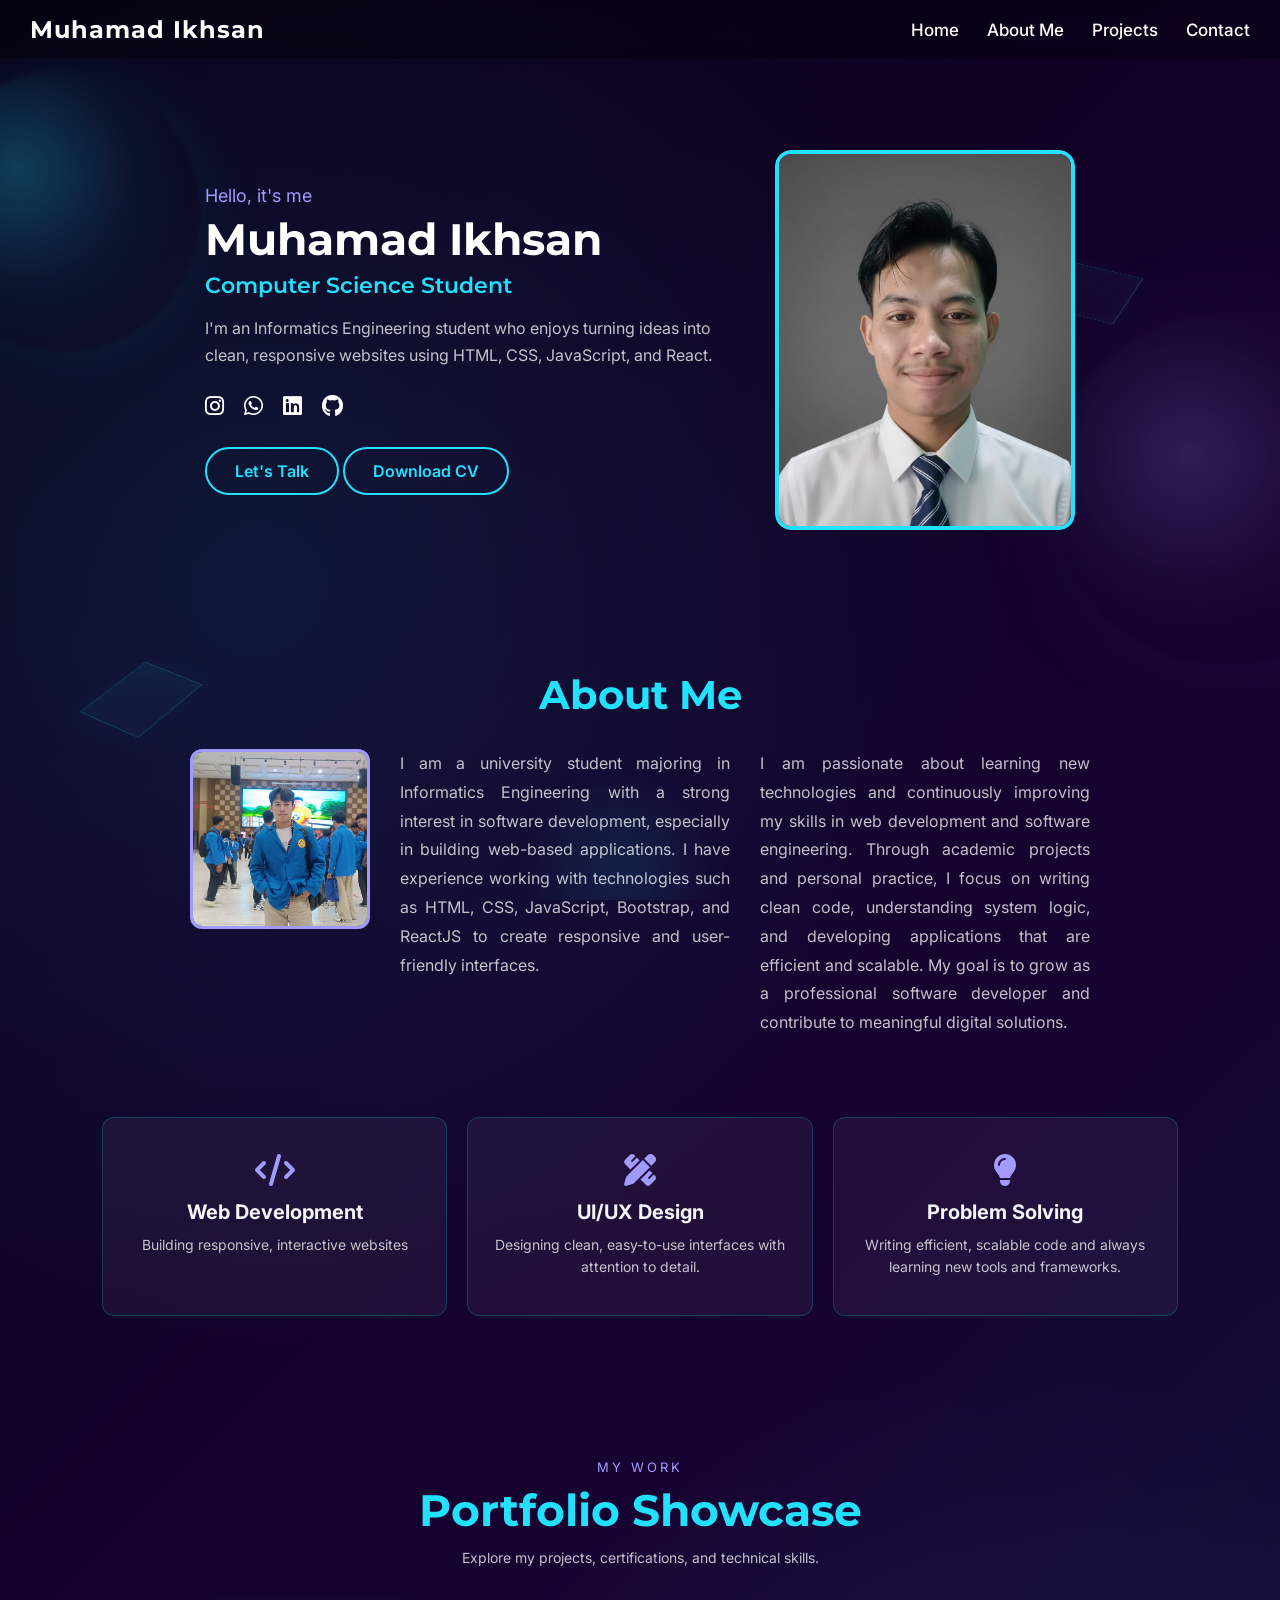
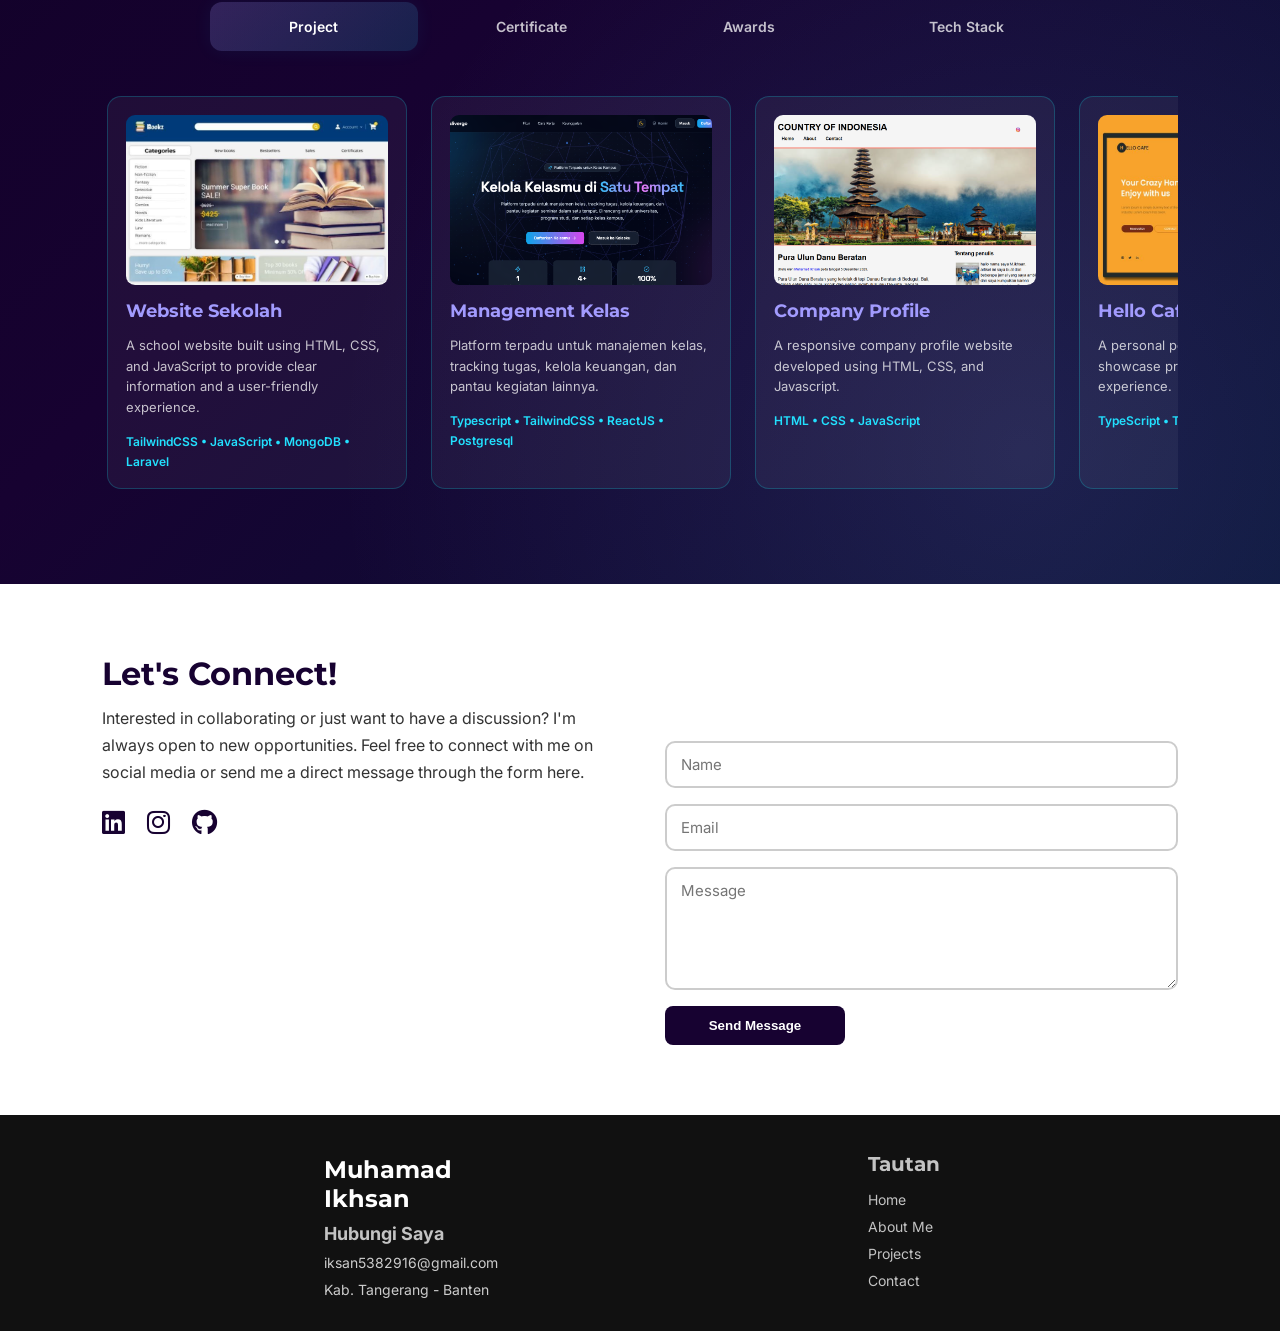
==== commit 93722d55: "modified fitur html" ====
--- a/index.html
+++ b/index.html
@@ -508,8 +508,7 @@
     <div class="contact-left">
       <h3>Let's Connect!</h3>
       <p>
-        If you ever want to grab a coffee/bubble tea (virtually) or just want a quick chat,
-        you can find me on social media or send me a message here!
+        Interested in collaborating or just want to have a discussion? I'm always open to new opportunities. Feel free to connect with me on social media or send me a direct message through the form here.
       </p>
       <div class="social-icons">
         <a href="https://linkedin.com/in/muhamad-ikhsan-32760339b" target="_blank" rel="noopener noreferrer" aria-label="LinkedIn"><i class="fab fa-linkedin"></i></a>
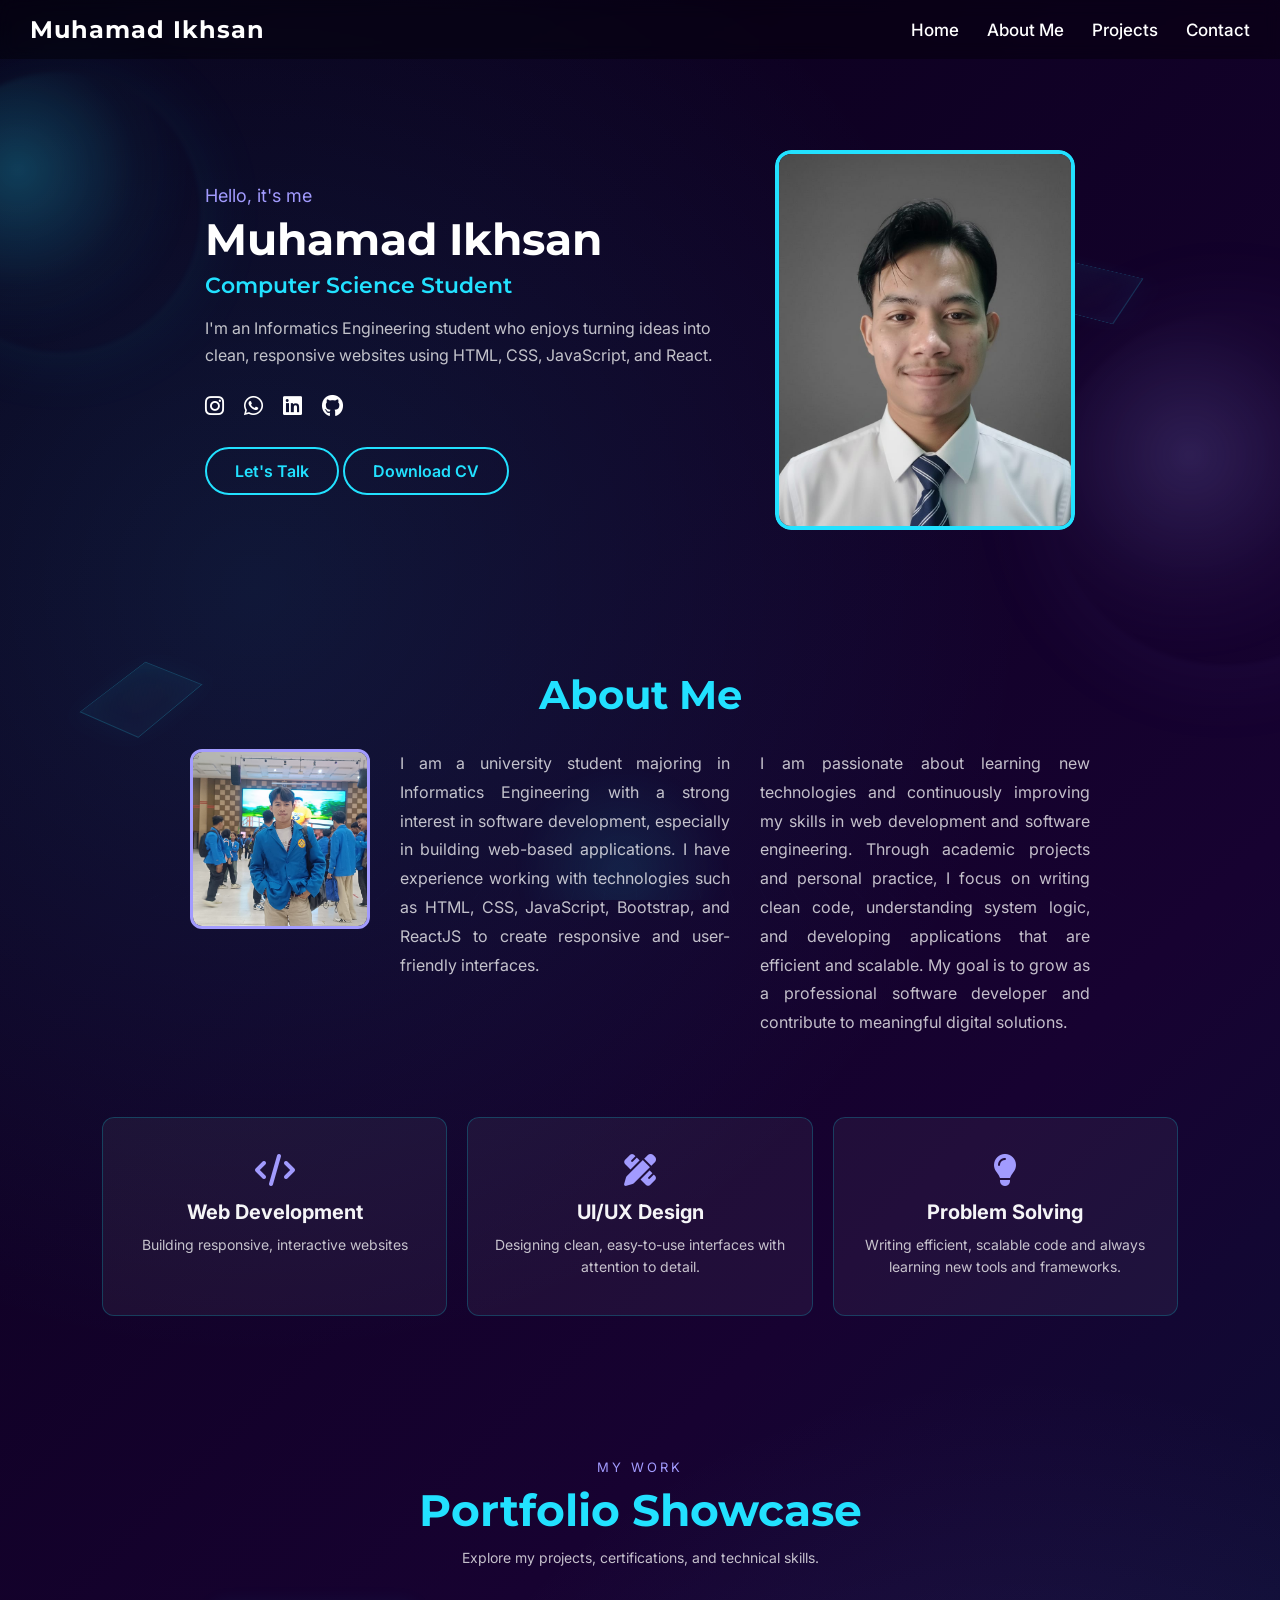
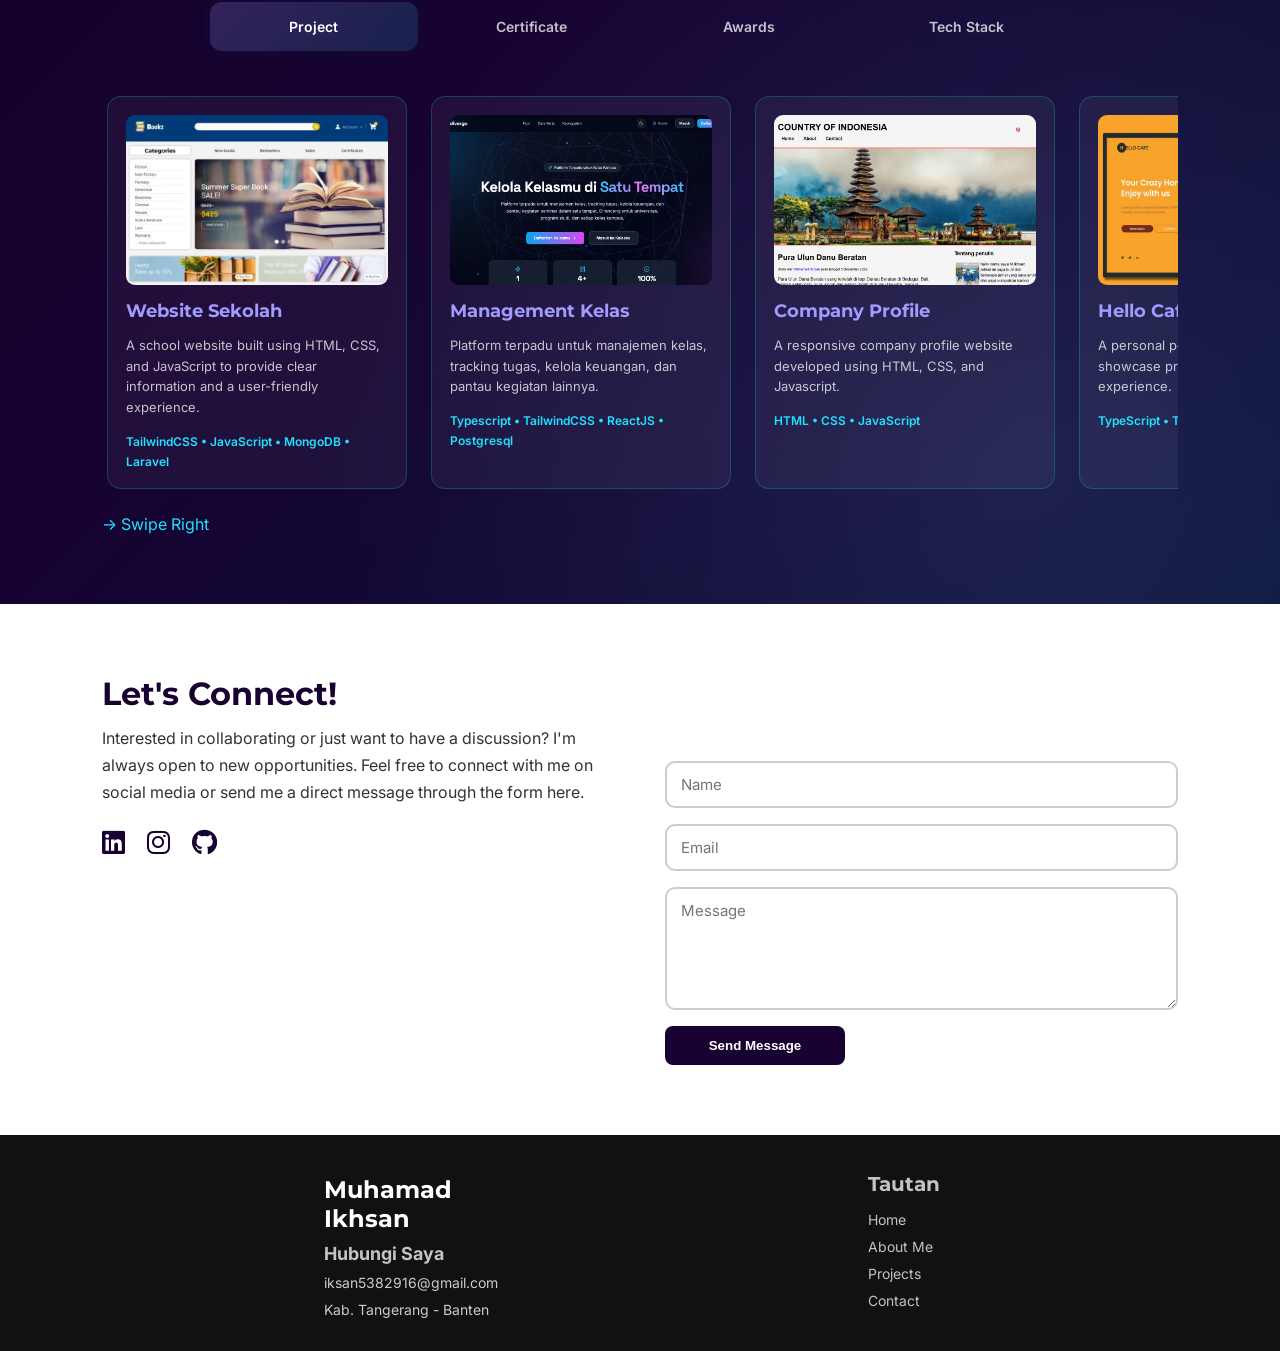
==== commit f5465322: "Menambahkan Sertifikat HUAWEI pada Protofolio Showcase. Menambahkan arahan Swip Rightpada Portofolio" ====
--- a/index.html
+++ b/index.html
@@ -232,15 +232,26 @@
     <div class="certificate-scroll">
 
       <div class="certificate-item">
-        <img src="assets/certificate/1st.png" alt="AI & Data Analytics Certificate">
+        <img src="assets/certificate/HCIA-Cloud Computing V5.5 Course (3).png" alt="AI & Data Analytics Certificate">
+        <h3>HCIA-Cloud Computing</h3>
+        <p>HUAWEI ICT Academy • 2026</p>
+
+        <a href="assets/certificate/HCIA-Cloud Computing V5.5 Course (3).png" class="certificate-link">
+          View Certificate
+        </a>
+          </div>
+
+
+      <div class="certificate-item">
+        <img src="assets/certificate/Dies-Natalis.jpeg" alt="AI & Data Analytics Certificate">
         <h3>Website Design and Development</h3>
         <p>TECHNOVA Dies Natalis HIMTIF • 2026</p>
 
-        <a href="assets/certificate/1st.png" class="certificate-link">
+        <a href="assets/certificate/Dies-Natalis.jpeg" class="certificate-link">
           View Certificate
         </a>
-
-      </div>
+          </div>
+
       <div class="certificate-item">
         <img src="assets/certificate/certificat_1.png" alt="AI & Data Analytics Certificate">
         <h3>AI & Data Analytics Fundamentals</h3>
@@ -500,7 +511,7 @@
     </div>
 
   </div>
-
+  <spanRight> -> Swipe Right </spanRight>
 </section>
 
   <!-- ===== CONTACT ===== -->
--- a/style.css
+++ b/style.css
@@ -529,7 +529,7 @@
 .certificate-item img {
   width: 100%;
   height: 240px;
-  object-fit: contain;
+  /* object-fit: contain; */
   background: rgba(255,255,255,.05);
   border-radius: 8px;
   margin-bottom: 15px;
@@ -678,6 +678,12 @@
 .achievement-card:hover .achievement-image img {
     transform: scale(1.04);
 }
+
+  spanRight {
+    color: #22e1ff;
+    display: flex;
+    text-align: left;
+  }
 
 
 /* =========================================
@@ -1095,6 +1101,27 @@
   .tech-item i {
     font-size: 48px;
   }
+  
+  .certificate-item img {
+  width: 100%;
+  height: 240px;
+  /* object-fit: contain; */
+  background: rgba(255,255,255,.05);
+  border-radius: 8px;
+  margin-bottom: 15px;
+}
+
+.certificate-scroll {
+  display: flex;
+  gap: 24px;
+ 
+  max-width: 1100px;
+  margin: auto;
+  overflow-x: auto;
+  padding: 10px 5px 25px;
+  scroll-behavior: smooth;
+  scroll-snap-type: x mandatory;
+}
 
 }
 /* ===== CONTACT ===== */
